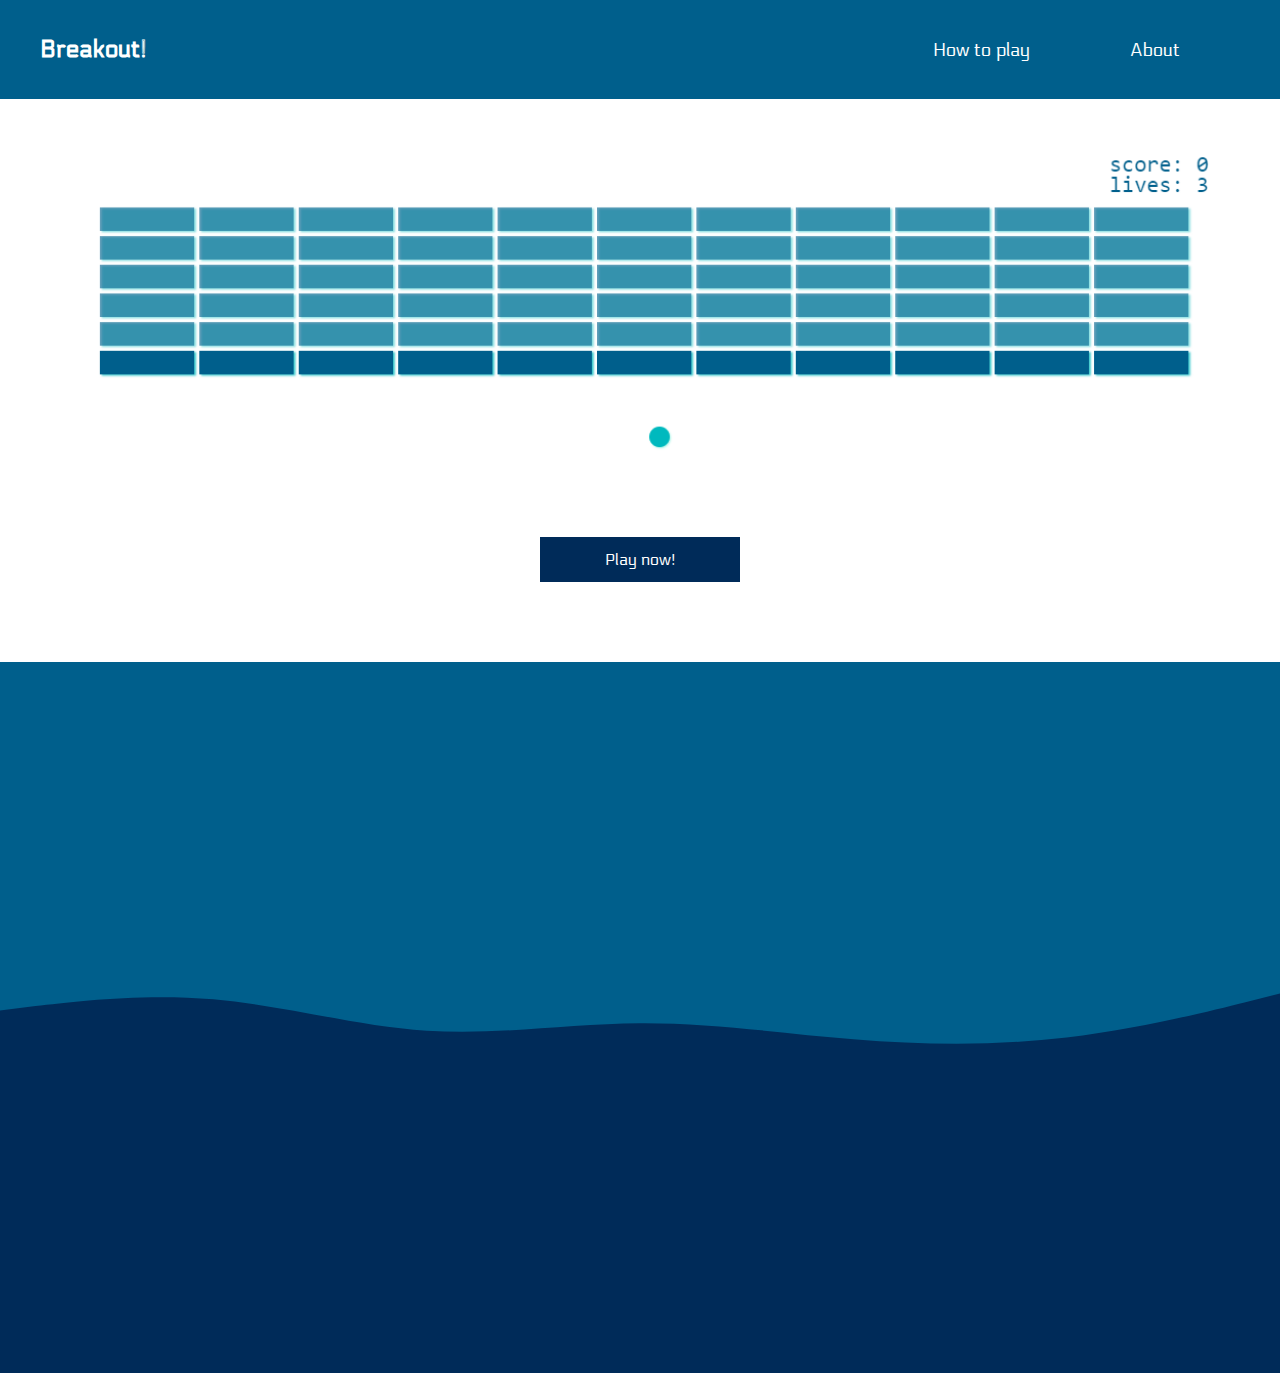
==== landPage.html @ 6d0e9670 "added the landing page" ====
<!DOCTYPE html>
<html lang="en">
<head>
	<meta charset="UTF-8">
	<meta name="viewport" content="width=device-width, initial-scale=1.0">
	<link rel="stylesheet" href="styleInc/landStyle.css">
	<title>Landing page</title>
</head>
<body>
	<nav id="navbar">
		<div id="logo">
			<h2>Breakout!</h2>
		</div>
		<div>
			<ul>
				<li>How to play</li>
				<li>About</li>
			</ul>
		</div>
	</nav>
	<header id="header">
		<div>
			<img src="styleInc/game.png">
		</div>
		<div class="button">
			<button id="button"><a href="index.php">Play now!</a></button>
		</div>
	</header>
	<section>
		<div class="spacer layer">
			
		</div>
	</section>
</body>
</html>
---- styleInc/landStyle.css ----
@import url('https://fonts.googleapis.com/css2?family=Electrolize&display=swap');

* {
    box-sizing: border-box;
    margin: 0;
    padding: 0;
    font-family: 'Electrolize', monospace;
    text-decoration: none;
    color: white;
}


#navbar {
    height: 11vh;
    display: flex;
    align-items: center;
    justify-content: space-between;
    background-color: #005F8C;
    color: white;
}

#logo {
    margin: 10px 40px;
}

ul {
    display: flex;
    list-style: none;
}

ul > li {
    margin-right: 100px;
    font-size: 18px;
}

img {
    display: block;
    margin: 50px auto;
    width: 90%;
}

#button {
    display: block;
    margin: 0 auto;
    width: 200px;
    height: 45px;
    color: white;
    background-color: #002B59;
    font-size: 16px;
    transition: ease-out 0.8s;
    border: none;
}

#button:hover {
    width: 260px;
    box-shadow: inset 410px 0 0 0 #00b9be;
    color: white;
}

.spacer {
    margin-top: 80px;
    aspect-ratio: 1440/800;
    width: 100%;
    background-repeat: no-repeat;
    background-position: center;
    background-size: cover;
}

.layer {
    background-image: url(waveSvg.svg);
}
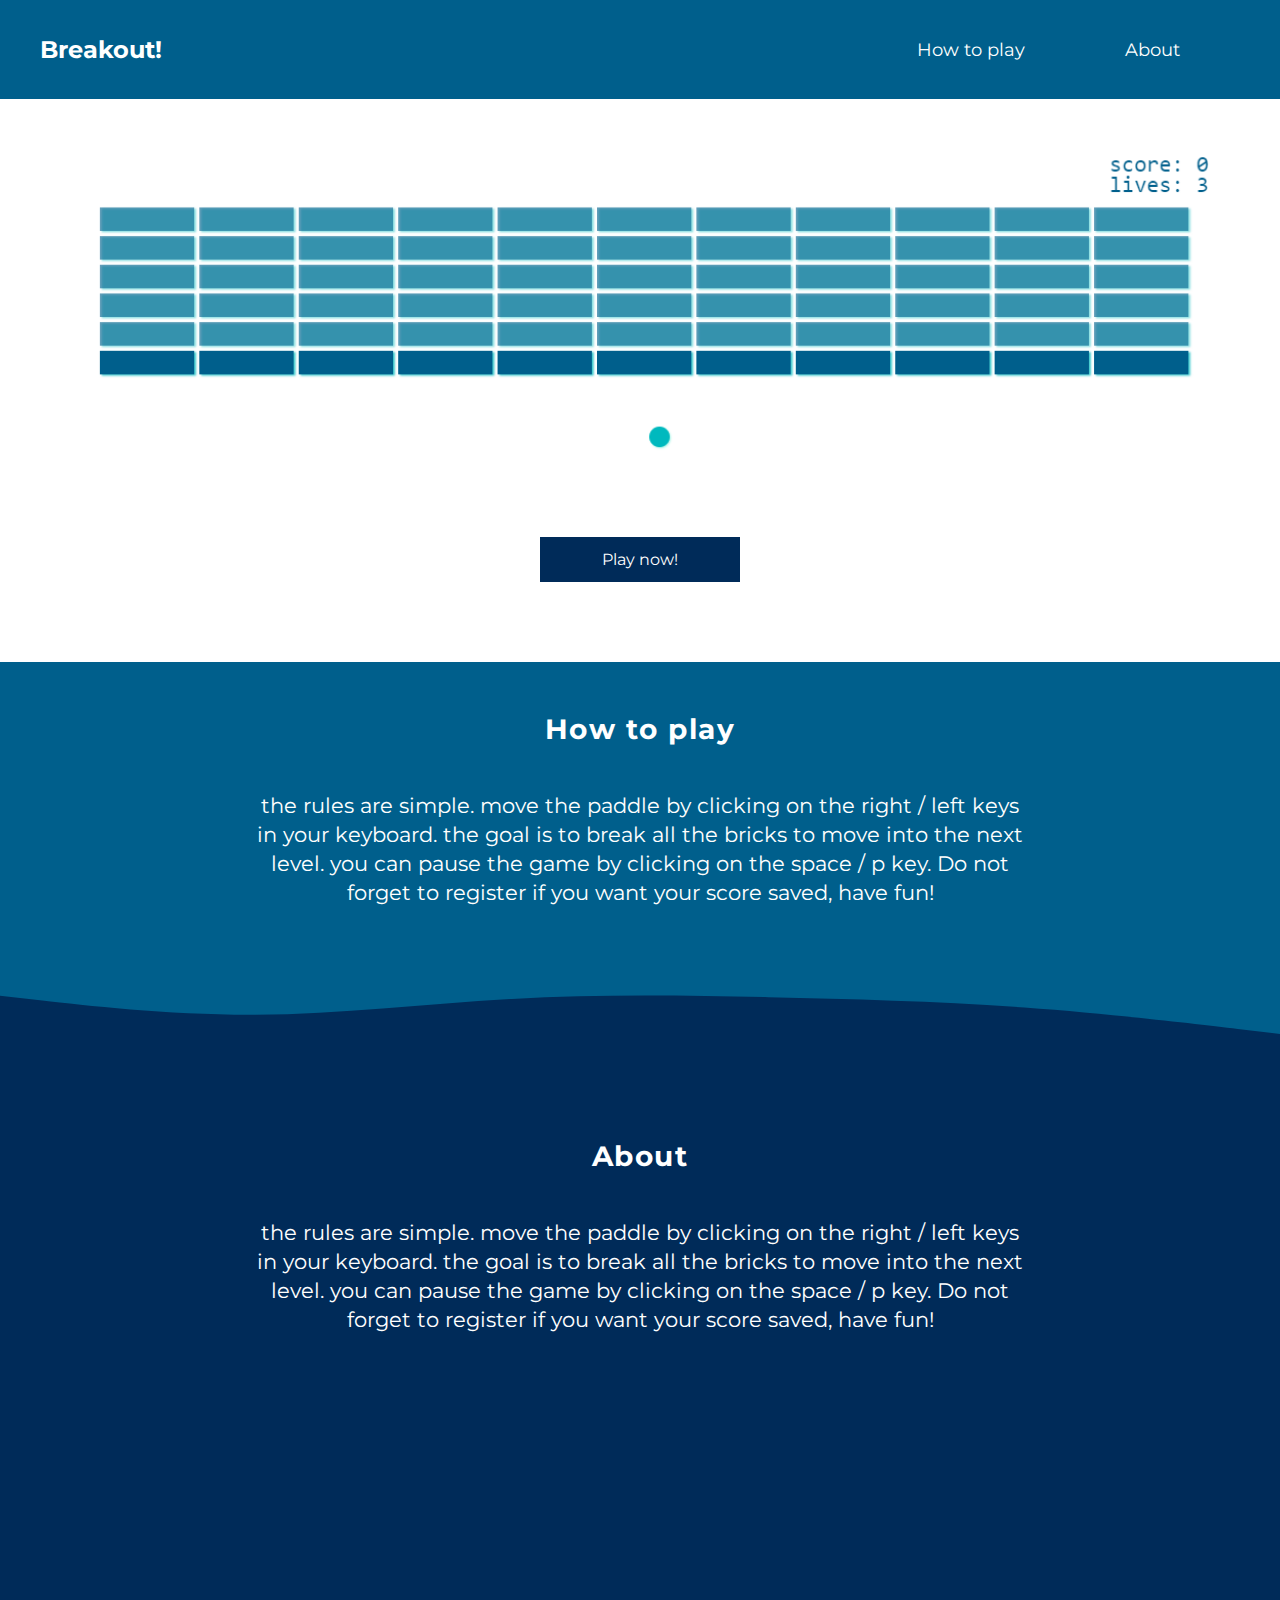
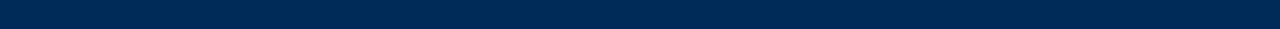
==== commit a524a252: "added the landing page" ====
--- a/landPage.html
+++ b/landPage.html
@@ -28,7 +28,16 @@
 	</header>
 	<section>
 		<div class="spacer layer">
-			
+			<h3 class="title">How to play</h3>
+			<p class="howPara">the rules are simple. move the paddle by clicking on the right / left keys in your keyboard. the goal is to break all the bricks to move into the next level.
+			you can pause the game by clicking on the space / p key.
+			Do not forget to register if you want your score saved, have fun!</p>
+		</div>
+		<div id="about">
+			<h3 class="title">About</h2>
+			<p class="howPara">the rules are simple. move the paddle by clicking on the right / left keys in your keyboard. the goal is to break all the bricks to move into the next level.
+			you can pause the game by clicking on the space / p key.
+			Do not forget to register if you want your score saved, have fun!</p>
 		</div>
 	</section>
 </body>
--- a/styleInc/landStyle.css
+++ b/styleInc/landStyle.css
@@ -1,10 +1,10 @@
-@import url('https://fonts.googleapis.com/css2?family=Electrolize&display=swap');
+@import url('https://fonts.googleapis.com/css2?family=Montserrat:ital,wght@0,100;0,200;0,300;0,400;0,500;1,100;1,200;1,300;1,400&family=Varela+Round&display=swap');
 
 * {
     box-sizing: border-box;
     margin: 0;
     padding: 0;
-    font-family: 'Electrolize', monospace;
+    font-family: 'Montserrat', monospace;
     text-decoration: none;
     color: white;
 }
@@ -59,7 +59,7 @@
 
 .spacer {
     margin-top: 80px;
-    aspect-ratio: 1440/800;
+    aspect-ratio: 1440/480;
     width: 100%;
     background-repeat: no-repeat;
     background-position: center;
@@ -69,3 +69,25 @@
 .layer {
     background-image: url(waveSvg.svg);
 }
+
+.title {
+    text-align: center;
+    font-size: 28px;
+    letter-spacing: 1.5px;
+    padding-top: 50px;
+    }
+
+.howPara {
+    text-align: center;
+    font-size: 21px;
+    line-height: 29px;
+    width: 60%;
+    margin: 45px auto;
+}
+
+#about {
+    height: 60vh;
+    background-color: #002B59;
+}
+
+#
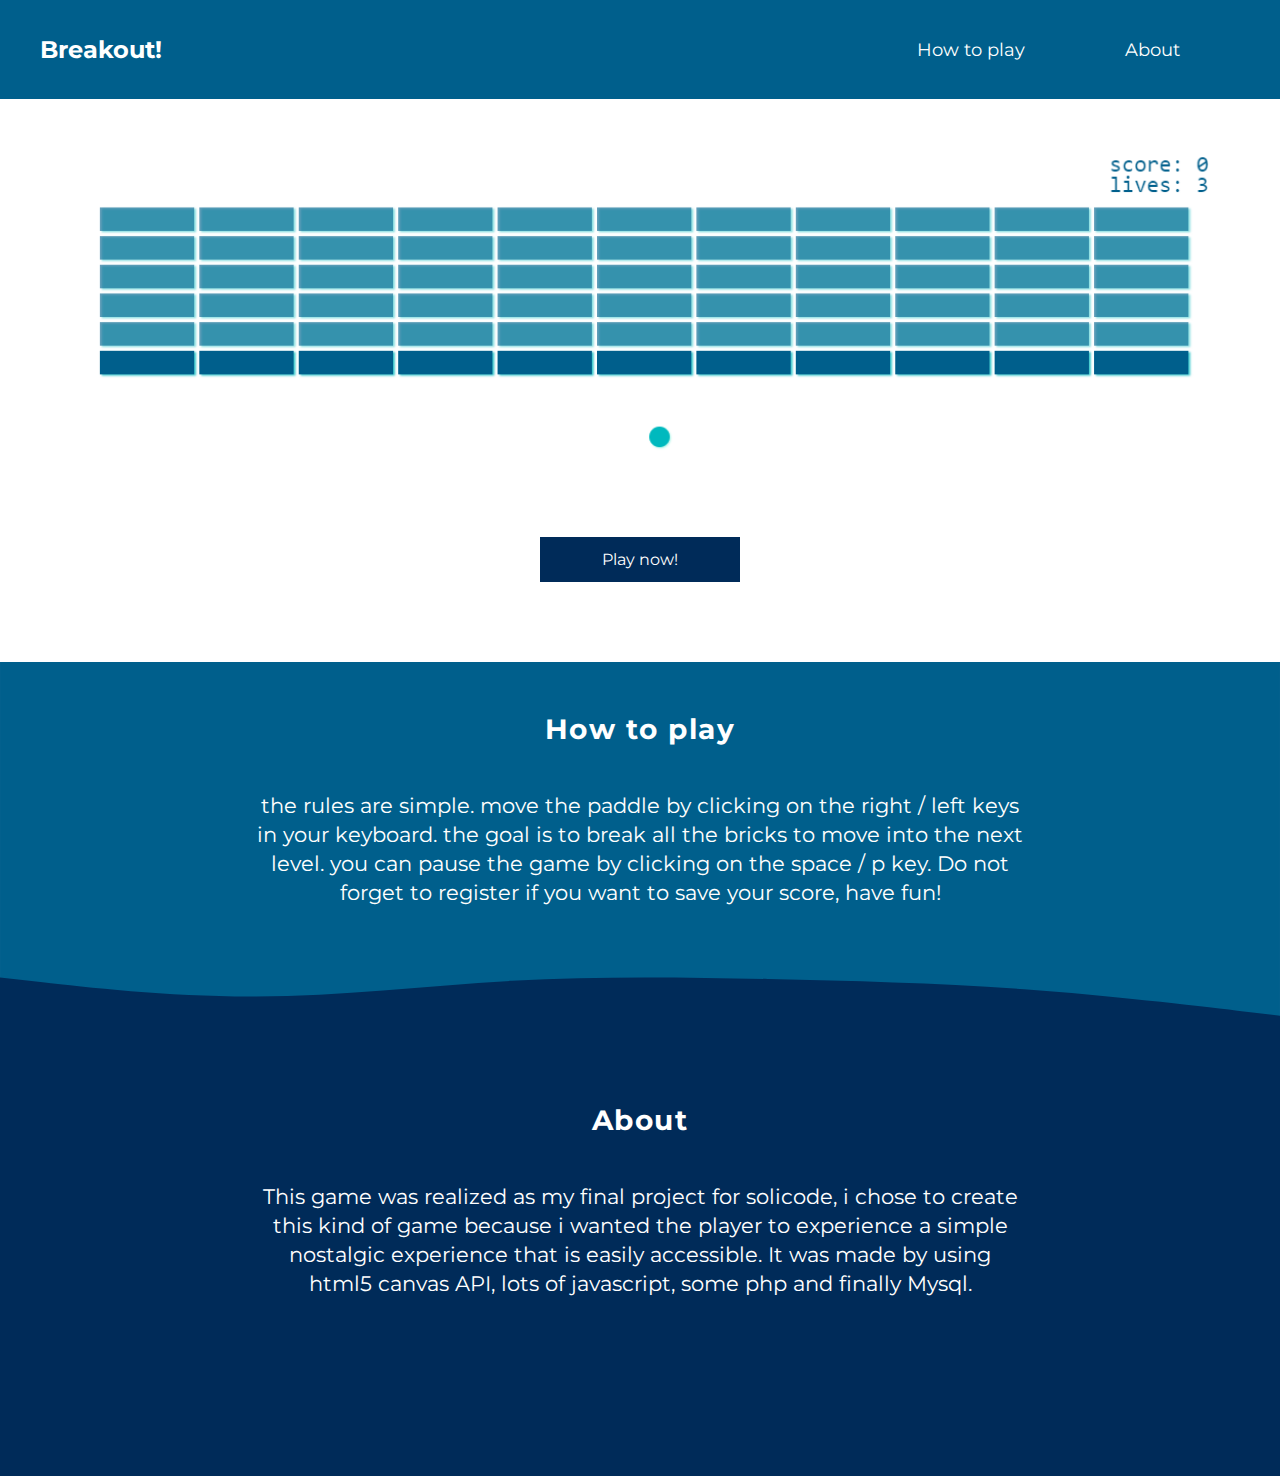
==== commit 36aeaa22: "final version" ====
--- a/landPage.html
+++ b/landPage.html
@@ -13,8 +13,8 @@
 		</div>
 		<div>
 			<ul>
-				<li>How to play</li>
-				<li>About</li>
+				<li><a href="#howTitle">How to play</a></li>
+				<li><a href="#aboutTitle">About</a></li>
 			</ul>
 		</div>
 	</nav>
@@ -28,16 +28,14 @@
 	</header>
 	<section>
 		<div class="spacer layer">
-			<h3 class="title">How to play</h3>
-			<p class="howPara">the rules are simple. move the paddle by clicking on the right / left keys in your keyboard. the goal is to break all the bricks to move into the next level.
+			<h3 class="title" id="howTitle">How to play</h3>
+			<p class="howPara" >the rules are simple. move the paddle by clicking on the right / left keys in your keyboard. the goal is to break all the bricks to move into the next level.
 			you can pause the game by clicking on the space / p key.
-			Do not forget to register if you want your score saved, have fun!</p>
+			Do not forget to register if you want to save your score, have fun!</p>
 		</div>
 		<div id="about">
-			<h3 class="title">About</h2>
-			<p class="howPara">the rules are simple. move the paddle by clicking on the right / left keys in your keyboard. the goal is to break all the bricks to move into the next level.
-			you can pause the game by clicking on the space / p key.
-			Do not forget to register if you want your score saved, have fun!</p>
+			<h3 class="title" id="aboutTitle">About</h2>
+			<p class="howPara">This game was realized as my final project for solicode, i chose to create this kind of game because i wanted the player to experience a simple nostalgic experience that is easily accessible. It was made by using html5 canvas API, lots of javascript, some php and finally Mysql. </p>
 		</div>
 	</section>
 </body>
--- a/styleInc/landStyle.css
+++ b/styleInc/landStyle.css
@@ -59,7 +59,7 @@
 
 .spacer {
     margin-top: 80px;
-    aspect-ratio: 1440/480;
+    aspect-ratio: 1440/440;
     width: 100%;
     background-repeat: no-repeat;
     background-position: center;
@@ -86,8 +86,11 @@
 }
 
 #about {
-    height: 60vh;
+    height: 47vh;
     background-color: #002B59;
 }
 
-#
+a:hover {
+    text-decoration: underline;
+}
+
